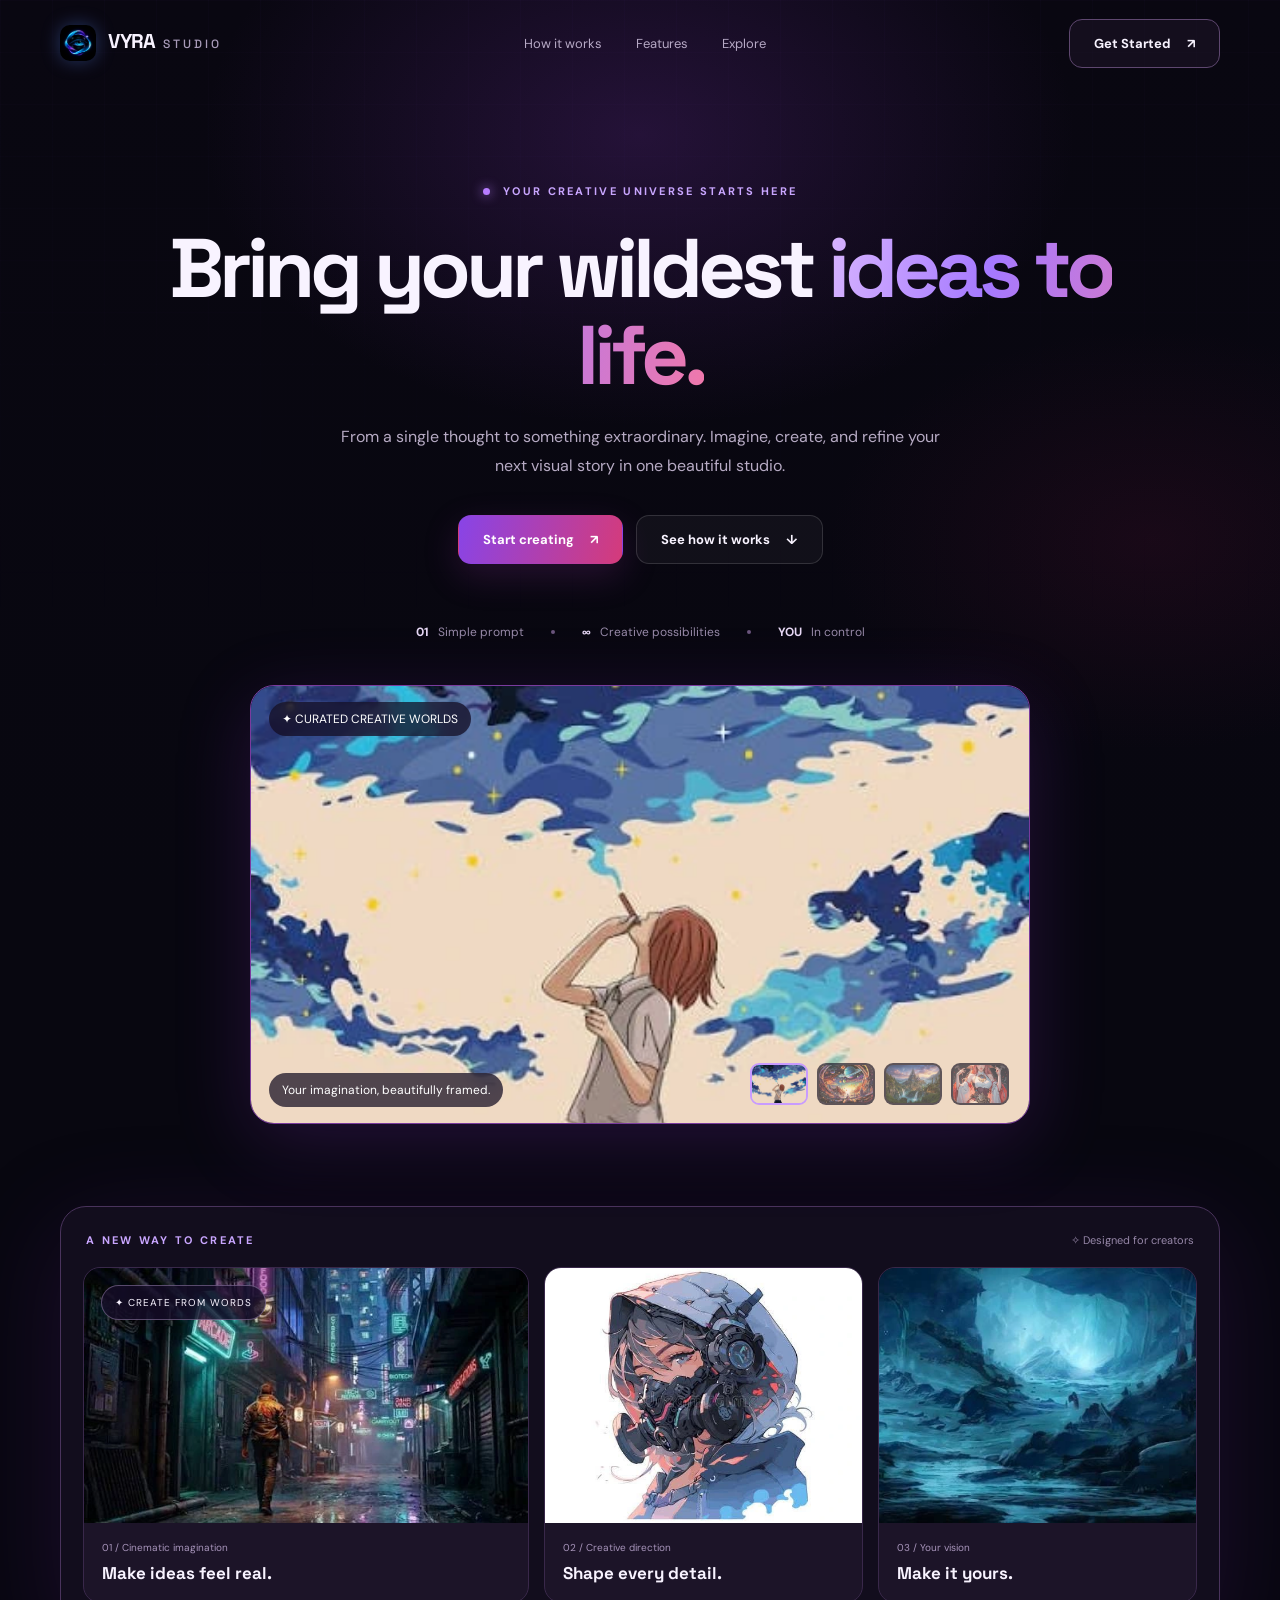
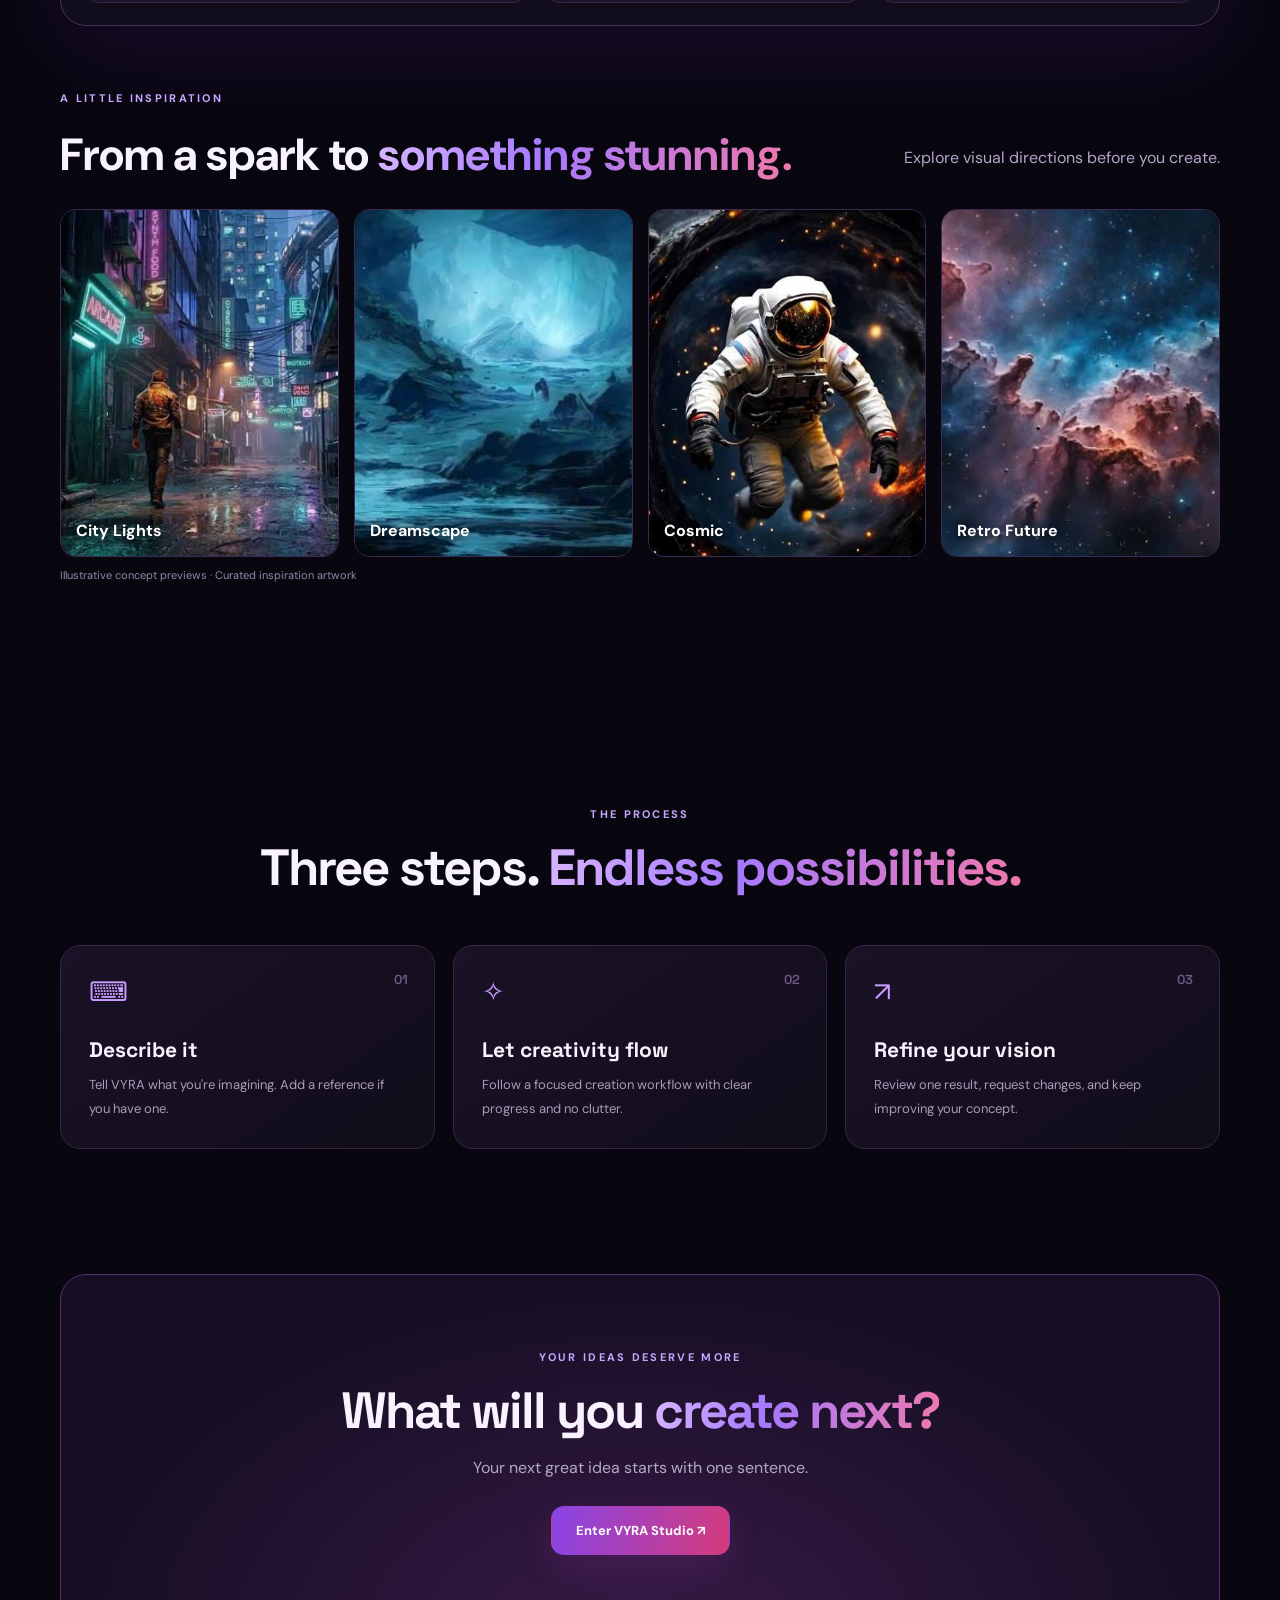
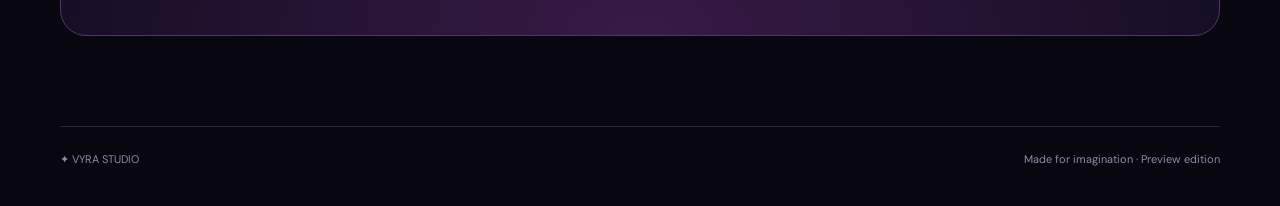
==== index.html @ b8fe859f "Add files via upload" ====
<!doctype html><html lang="en"><head><meta charset="utf-8"><meta name="viewport" content="width=device-width,initial-scale=1"><title>VYRA — Create beyond imagination</title><link rel="stylesheet" href="style.css"><link rel="icon" type="image/png" href="favicon.png"><link rel="apple-touch-icon" href="apple-touch-icon.png"></head><body class="landing"><div class="ambient"></div><header class="nav wrap"><a class="brand" href="index.html"><img class="brand-logo" src="assets/vyra-eye-logo.webp" alt="VYRA Studio logo"> VYRA<span class="brand-light">STUDIO</span></a><nav class="nav-links"><a href="#how">How it works</a><a href="#features">Features</a><a href="#showcase">Explore</a></nav><a class="btn btn-outline nav-cta" href="login.html">Get Started <span>↗</span></a></header><main><section class="hero wrap"><div class="eyebrow"><span class="pulse"></span> YOUR CREATIVE UNIVERSE STARTS HERE</div><h1>Bring your wildest <span class="gradient-text">ideas to life.</span></h1><p>From a single thought to something extraordinary. Imagine, create, and refine your next visual story in one beautiful studio.</p><div class="hero-actions"><a class="btn btn-primary" href="login.html">Start creating <span>↗</span></a><a class="btn btn-glass" href="#how">See how it works <span>↓</span></a></div><div class="hero-stats"><span><strong>01</strong> Simple prompt</span><i></i><span><strong>∞</strong> Creative possibilities</span><i></i><span><strong>YOU</strong> In control</span></div><div class="landing-video vyra-slideshow" data-images="gallery-03.webp,gallery-07.webp,gallery-14.webp,photo-4.webp"><img class="slide-main" src="assets/gallery-03.webp" alt="Creative inspiration slideshow"><span class="video-badge">✦ CURATED CREATIVE WORLDS</span><span class="video-caption">Your imagination, beautifully framed.</span><div class="slide-thumbs"></div></div></section><section class="showcase wrap" id="showcase"><div class="showcase-head"><span class="eyebrow">A NEW WAY TO CREATE</span><span class="tiny">✧ Designed for creators</span></div><div class="showcase-grid"><div class="showcase-feature"><div class="floating-chip">✦ CREATE FROM WORDS</div><img class="showcase-photo" src="assets/gallery-04.webp" alt="Neon cinematic sports car example"><div class="showcase-label"><span>01 / Cinematic imagination</span><strong>Make ideas feel real.</strong></div></div><div class="showcase-side"><img class="showcase-photo" src="assets/gallery-01.webp" alt="Purple cinematic anime character example"><div class="showcase-label"><span>02 / Creative direction</span><strong>Shape every detail.</strong></div></div><div class="showcase-side"><img class="showcase-photo" src="assets/gallery-12.webp" alt="Sunset fantasy landscape example"><div class="showcase-label"><span>03 / Your vision</span><strong>Make it yours.</strong></div></div></div></section><section class="wrap landing-gallery"><div class="section-kicker">A LITTLE INSPIRATION</div><div class="section-heading"><h2>From a spark to <span class="gradient-text">something stunning.</span></h2><p>Explore visual directions before you create.</p></div><div class="example-grid"><div class="example-card"><img src="assets/gallery-04.webp" alt="Original CITY LIGHTS concept artwork"><span>City Lights</span></div><div class="example-card"><img src="assets/gallery-12.webp" alt="Original DREAMSCAPE concept artwork"><span>Dreamscape</span></div><div class="example-card"><img src="assets/gallery-09.webp" alt="Original COSMIC concept artwork"><span>Cosmic</span></div><div class="example-card"><img src="assets/gallery-10.webp" alt="Original RETRO FUTURE concept artwork"><span>Retro Future</span></div></div><p class="tiny">Illustrative concept previews · Curated inspiration artwork</p></section><section class="section wrap" id="how"><div class="section-kicker">THE PROCESS</div><h2>Three steps. <span class="gradient-text">Endless possibilities.</span></h2><div class="steps"><article><span class="step-number">01</span><div class="step-icon">⌨</div><h3>Describe it</h3><p>Tell VYRA what you're imagining. Add a reference if you have one.</p></article><article><span class="step-number">02</span><div class="step-icon">✧</div><h3>Let creativity flow</h3><p>Follow a focused creation workflow with clear progress and no clutter.</p></article><article><span class="step-number">03</span><div class="step-icon">↗</div><h3>Refine your vision</h3><p>Review one result, request changes, and keep improving your concept.</p></article></div></section><section class="cta-section wrap" id="features"><div class="cta-glow"></div><div class="section-kicker">YOUR IDEAS DESERVE MORE</div><h2>What will you <span class="gradient-text">create next?</span></h2><p>Your next great idea starts with one sentence.</p><a class="btn btn-primary" href="login.html">Enter VYRA Studio ↗</a></section></main><footer class="wrap footer"><span>✦ VYRA STUDIO</span><span>Made for imagination · Preview edition</span></footer><script src="visuals.js"></script></body></html>
---- style.css ----
@import url('https://fonts.googleapis.com/css2?family=DM+Sans:wght@400;500;600;700&family=Space+Grotesk:wght@400;500;600;700&display=swap');:root{color-scheme:dark;--bg:#080710;--panel:#151020;--line:#30233f;--muted:#a89bb9;--white:#f8f3ff;--purple:#9251f5;--pink:#db427d}*{box-sizing:border-box}html{scroll-behavior:smooth}body{margin:0;background:var(--bg);color:var(--white);font-family:'DM Sans',sans-serif;min-height:100vh;overflow-x:hidden}a{color:inherit;text-decoration:none}button,input,textarea,select{font:inherit}button{cursor:pointer}.wrap{width:min(1160px,calc(100% - 48px));margin-inline:auto}.ambient{position:fixed;inset:0;pointer-events:none;z-index:-1;background:radial-gradient(ellipse 40% 38% at 50% 15%,#48206a70,transparent 85%),radial-gradient(ellipse 28% 26% at 90% 60%,#61133830,transparent 90%),linear-gradient(#090711,#080710)}.ambient:after{content:"";position:absolute;inset:0;background-image:linear-gradient(#a77cff08 1px,transparent 1px),linear-gradient(90deg,#a77cff08 1px,transparent 1px);background-size:52px 52px;mask-image:linear-gradient(#0009,transparent 75%)}.nav{height:86px;display:flex;align-items:center;justify-content:space-between;gap:22px}.brand{font-family:'Space Grotesk';font-size:20px;font-weight:700;letter-spacing:-.7px;white-space:nowrap}.brand-icon{color:#b47bff;font-size:26px;margin-right:5px}.brand-light{font-size:12px;font-weight:500;letter-spacing:3px;margin-left:7px;color:#a89bb9}.nav-links{display:flex;gap:34px;color:#b6a9c5;font-size:13px}.nav-links a:hover,.nav-links .selected{color:white}.btn{display:inline-flex;align-items:center;justify-content:center;gap:16px;border:1px solid transparent;border-radius:13px;padding:15px 24px;font-size:13px;font-weight:700;transition:transform .2s,box-shadow .2s,background .2s}.btn:hover{transform:translateY(-2px)}.btn-primary{background:linear-gradient(105deg,#8844e7,#d53b7a);color:white;box-shadow:0 12px 35px #9a35a735}.btn-primary:hover{box-shadow:0 14px 42px #a43dbd66}.btn-outline{border-color:#5e476f;background:#21172b80}.btn-glass{background:#ffffff0a;border-color:#ffffff23}.hero{text-align:center;padding:98px 0 82px}.eyebrow,.section-kicker{font-size:11px;font-weight:700;letter-spacing:2.3px;color:#c9a6ff}.pulse{display:inline-block;width:7px;height:7px;background:#b77dff;border-radius:50%;box-shadow:0 0 12px #b77dff;margin-right:8px}.hero h1{font:700 clamp(48px,6.5vw,88px)/1.05 'Space Grotesk';letter-spacing:-5px;max-width:980px;margin:27px auto 22px}.gradient-text{background:linear-gradient(100deg,#d8b5ff,#a579ff 40%,#f078aa);-webkit-background-clip:text;background-clip:text;color:transparent}.hero p{color:#b7abc4;max-width:600px;line-height:1.85;margin:0 auto;font-size:16px}.hero-actions{display:flex;justify-content:center;gap:13px;margin-top:34px}.hero-stats{display:flex;justify-content:center;gap:27px;align-items:center;margin-top:60px;color:#988aa8;font-size:12px}.hero-stats strong{color:#e7d8f5;margin-right:6px}.hero-stats i{width:4px;height:4px;border-radius:50%;background:#6b557d}.showcase{border:1px solid #49335c;border-radius:26px;background:#120d1d;padding:22px;box-shadow:0 24px 100px #4d1b7844}.showcase-head{display:flex;justify-content:space-between;padding:4px 3px 20px}.tiny{font-size:11px;color:#9687a8}.showcase-grid{display:grid;grid-template-columns:1.4fr 1fr 1fr;gap:15px}.showcase-feature,.showcase-side{position:relative;min-width:0;background:#1c1428;border:1px solid #39284a;border-radius:17px;overflow:hidden}.visual{height:230px;position:relative;overflow:hidden}.visual-city{background:radial-gradient(circle at 55% 45%,#b659db85,transparent 28%),linear-gradient(130deg,#080e2b,#261139 60%,#080d1d)}.visual-orb{position:absolute;width:210px;height:210px;border-radius:50%;top:5px;left:32%;background:radial-gradient(circle at 40% 35%,#ec93fc,#8143c2 35%,#1b124d 66%,#070c1c 73%);box-shadow:0 0 80px #b04dcb80}.cityline{position:absolute;bottom:0;left:0;right:0;height:70px;background:repeating-linear-gradient(90deg,#09091b 0 14px,#311e53 15px 18px,#0a091c 19px 33px);clip-path:polygon(0 50%,10% 50%,10% 25%,17% 25%,17% 65%,30% 65%,30% 0,42% 0,42% 60%,55% 60%,55% 30%,65% 30%,65% 65%,78% 65%,78% 15%,90% 15%,90% 55%,100% 55%,100% 100%,0 100%)}.visual-wave{background:radial-gradient(circle at 50% 48%,#6d2868,#1b1131 48%,#0a0a1a 80%)}.visual-wave:before,.visual-wave:after{content:"";position:absolute;inset:18px;border:1px solid #ba78ee55;border-radius:45% 55% 65% 35%;transform:rotate(28deg)}.visual-wave:after{inset:38px;transform:rotate(-35deg);border-color:#e451ad77}.wave-core{position:absolute;inset:0;display:grid;place-items:center;font-size:75px;color:#d2a2ff;text-shadow:0 0 55px #e76aff}.visual-grid{background:linear-gradient(135deg,#1c0c32,#3c184f,#0b1029);display:grid;place-items:center}.glass-shape{width:135px;height:135px;border-radius:27px;transform:rotate(-24deg);border:1px solid #e2b8ff88;background:linear-gradient(130deg,#e7a3ff6b,#6944e622,#f866ac4d);box-shadow:0 0 55px #b64ef866}.floating-chip{position:absolute;z-index:2;top:17px;left:17px;font-size:10px;letter-spacing:1px;padding:10px 13px;border:1px solid #e6c5ff55;border-radius:50px;background:#160d29c9}.showcase-label{padding:18px}.showcase-label span{display:block;font-size:10px;color:#a895bb;margin-bottom:8px}.showcase-label strong{font-family:'Space Grotesk';font-size:17px}.section{padding-top:125px;padding-bottom:125px;text-align:center}.section h2,.cta-section h2{font:700 clamp(32px,4vw,51px)/1.15 'Space Grotesk';letter-spacing:-2px;margin:18px 0 48px}.steps{display:grid;grid-template-columns:repeat(3,1fr);gap:18px;text-align:left}.steps article{position:relative;padding:28px;border:1px solid #362643;border-radius:20px;background:linear-gradient(145deg,#1a1226,#110d1a)}.step-number{position:absolute;right:26px;top:25px;color:#725a86;font:600 13px 'Space Grotesk'}.step-icon{font-size:27px;color:#c89cff;margin-bottom:27px}.steps h3{font:700 21px 'Space Grotesk';margin:0 0 10px}.steps p{font-size:13px;line-height:1.8;color:#a89bb9;margin:0}.cta-section{text-align:center;position:relative;overflow:hidden;padding:75px 20px 80px;border:1px solid #573268;border-radius:26px;background:radial-gradient(ellipse at 50% 100%,#7b328955,transparent 70%),#160e24;margin-bottom:90px}.cta-section h2{margin-bottom:12px}.cta-section p{color:#b5a8c3;margin-bottom:28px}.footer{padding:25px 0 40px;border-top:1px solid #30233f;display:flex;justify-content:space-between;font-size:11px;color:#9687a8}.auth-layout{min-height:calc(100vh - 105px);display:grid;grid-template-columns:1.1fr .9fr;gap:65px;align-items:center;padding-bottom:50px}.auth-art h1{font:700 clamp(38px,4.2vw,62px)/1.1 'Space Grotesk';letter-spacing:-3px;margin:25px 0}.auth-art p{color:#ac9dbb;line-height:1.8;max-width:450px}.art-sphere{height:300px;position:relative;display:grid;place-items:center}.art-core{height:155px;width:155px;border-radius:50%;display:grid;place-items:center;font-size:85px;color:#e5c2ff;background:radial-gradient(circle at 35% 25%,#e896ff,#703ac1 45%,#24105e 75%);box-shadow:0 0 80px #a24fe77a}.art-ring{position:absolute;border:1px solid #bd77ee88;border-radius:50%;width:340px;height:140px;transform:rotate(-30deg)}.ring-two{transform:rotate(35deg);border-color:#d04d9b66}.auth-caption{font-size:10px;letter-spacing:2px;color:#a987c6}.auth-card,.composer,.revision-card,.preview-card{border:1px solid #4b345d;background:linear-gradient(145deg,#201529ee,#110d1bee);border-radius:23px;padding:34px;box-shadow:0 20px 70px #0004}.tag{color:#cba6f9;font-size:10px;letter-spacing:2px;font-weight:700}.auth-card h2{font:700 33px 'Space Grotesk';margin:16px 0 6px}.auth-card p,.revision-card p{color:#ab9cb9;font-size:13px;line-height:1.7}.auth-tabs{display:flex;background:#0c0914;padding:5px;border-radius:12px;margin:26px 0}.auth-tabs button{flex:1;border:0;border-radius:9px;background:none;color:#aa9bb8;padding:12px}.auth-tabs button.active{background:#39224d;color:white}.auth-card form{display:flex;flex-direction:column;gap:10px}.auth-card label,.revision-card label{font-size:12px;color:#d7c9e4;margin-top:8px}input:not([type=checkbox]),textarea,select{width:100%;background:#0d0915;border:1px solid #44314f;border-radius:11px;padding:14px 15px;color:white;outline:none}input:focus,textarea:focus,select:focus{border-color:#b271e9}.full{width:100%;margin-top:12px}.form-error{min-height:18px;color:#ff8fae!important}.demo-notice{font-size:11px!important;color:#a78fb2!important;border-top:1px solid #3a2947;padding-top:16px;margin-top:18px}.back-link{font-size:12px;color:#bca7d2}.app-page .ambient{background:radial-gradient(ellipse 45% 40% at 50% 0%,#3d1c5b66,transparent 85%),#090710}.account{display:flex;align-items:center;gap:13px;color:#c9b5df;font-size:12px}.small-btn{border:1px solid #473452;border-radius:8px;background:#21172a;color:#e3d6ee;padding:9px 12px}.studio-main{max-width:920px;padding-top:75px;padding-bottom:110px;text-align:center}.studio-main h1,.result-heading h1{font:700 clamp(36px,4.5vw,57px)/1.1 'Space Grotesk';letter-spacing:-2.6px;margin:17px 0}.studio-intro{color:#ac9ebd;margin-bottom:37px}.composer{text-align:left;padding:23px}.composer-top,.composer-bottom{display:flex;justify-content:space-between;align-items:center;gap:15px}.composer-top{font-size:11px;font-weight:700;color:#d4b8f2;letter-spacing:1px}.composer textarea{height:160px;resize:vertical;background:transparent;border:0;font-size:16px;line-height:1.7;margin:10px 0;padding:14px 2px}.composer textarea:focus{border:0}.composer-bottom{border-top:1px solid #453052;padding-top:17px}.attach{border:1px solid #5c426e;padding:12px 14px;border-radius:11px;font-size:12px;cursor:pointer}.advanced{text-align:left;margin-top:20px;border:1px solid #3c2a4b;border-radius:15px;background:#140e20;padding:18px 22px}.advanced summary{cursor:pointer;font-size:13px;font-weight:700}.advanced summary span{float:right;color:#9885ac;font-weight:400}.prefs{display:grid;grid-template-columns:repeat(3,1fr);gap:15px;margin-top:22px}.prefs label{font-size:12px;color:#bcaaca}.prefs select{margin-top:8px}.prefs .checkline{grid-column:1/-1;display:flex;align-items:center;gap:10px}.inspiration{margin-top:70px;text-align:left}.inspiration-heading{display:flex;align-items:center;justify-content:space-between}.inspiration-heading h2{font:700 23px 'Space Grotesk'}.inspiration-heading span{font-size:12px;color:#9685aa}.inspiration-grid{display:grid;grid-template-columns:repeat(3,1fr);gap:14px}.inspiration-grid button{text-align:left;background:linear-gradient(145deg,#23152e,#140e1e);border:1px solid #483252;border-radius:16px;color:white;padding:22px;transition:transform .2s}.inspiration-grid button:hover{transform:translateY(-3px)}.mini-icon{display:block;color:#d1a5fa;font-size:27px;margin-bottom:25px}.inspiration-grid strong,.inspiration-grid small{display:block}.inspiration-grid small{color:#a38fb5;margin-top:7px}.loading-overlay{position:fixed;inset:0;z-index:10;background:#090710f5;display:flex;flex-direction:column;justify-content:center;align-items:center;text-align:center;padding:25px}.loading-overlay[hidden]{display:none}.loading-symbol{font-size:100px;color:#c387ff;text-shadow:0 0 80px #9b48eb;animation:glow 2s ease-in-out infinite alternate}.loading-overlay h2{font:700 35px 'Space Grotesk';margin:16px}.loading-overlay p{color:#b7a4c9}.loading-bar{height:5px;width:min(300px,80vw);background:#30203f;border-radius:8px;overflow:hidden;margin:20px}.loading-bar div{height:100%;width:0;background:linear-gradient(90deg,#8c4bed,#e14c8e);animation:progress 3.8s ease-in-out forwards}@keyframes glow{to{transform:scale(1.1);text-shadow:0 0 120px #d85af4}}@keyframes progress{to{width:100%}}.result-main{padding:45px 0 100px}.result-heading{display:flex;align-items:end;justify-content:space-between;margin:32px 0}.status-pill{border:1px solid #73518a;background:#2b1b3b;color:#d7b4f6;border-radius:50px;padding:10px 15px;font-size:12px}.result-layout{display:grid;grid-template-columns:1.35fr .85fr;gap:22px}.preview-card{padding:15px}.preview-art{height:350px;border-radius:16px;background:radial-gradient(circle at 50% 45%,#5e2679,#1c1236 35%,#0b1020 72%);position:relative;overflow:hidden;display:grid;place-items:center}.preview-art:before{content:"";position:absolute;inset:0;background-image:linear-gradient(#cda5ff0d 1px,transparent 1px),linear-gradient(90deg,#cda5ff0d 1px,transparent 1px);background-size:36px 36px}.preview-halo{position:absolute;width:220px;height:220px;border:1px solid #d17bff88;border-radius:50%;box-shadow:0 0 90px #ac46df88}.preview-center{font-size:85px;color:#dbb3ff;text-align:center;text-shadow:0 0 50px #b155ed}.preview-center span{display:block;font-size:10px;letter-spacing:2px;text-shadow:none;color:#baa3ce}.preview-bottom{display:flex;justify-content:space-between;color:#a797b6;font-size:10px;padding:18px 8px;border-bottom:1px solid #42304c}.concept-body{padding:8px 10px 14px}.concept-body h3{font:700 17px 'Space Grotesk';margin-top:22px}.concept-body p{color:#b4a6c1;font-size:13px;line-height:1.8;white-space:pre-wrap}.revision-card h2{font:700 29px 'Space Grotesk';margin:18px 0 4px}.revision-card textarea{height:130px;resize:vertical;margin-top:9px}.revision-card form{display:flex;flex-direction:column;margin:25px 0 10px}.history-box{border-top:1px solid #473452;margin-top:28px;padding-top:18px;font-size:12px}.history-box div{margin-top:12px;color:#ab9aba;line-height:1.8}.history-box span{display:block}.revision-card .btn-outline{margin-top:12px}@media(max-width:850px){.nav-links{display:none}.showcase-grid{grid-template-columns:1fr 1fr}.showcase-feature{grid-column:1/-1}.auth-layout{grid-template-columns:1fr;gap:25px}.auth-art{text-align:center;padding-top:30px}.auth-art p{margin:auto}.art-sphere{height:170px}.art-core{height:90px;width:90px;font-size:50px}.art-ring{width:200px;height:90px}.auth-caption{display:none}.result-layout{grid-template-columns:1fr}.result-heading{align-items:start;gap:15px}}@media(max-width:600px){.wrap{width:min(100% - 28px,1160px)}.nav{height:70px}.brand{font-size:17px}.brand-light{font-size:9px;letter-spacing:1.5px}.nav-cta{padding:10px 12px;font-size:11px}.hero{padding:78px 0 55px}.hero h1{letter-spacing:-2.5px;font-size:48px}.hero p{font-size:14px}.hero-actions{flex-wrap:wrap}.hero-stats{gap:12px;font-size:9px;margin-top:42px}.showcase{padding:12px}.showcase-grid{gap:10px}.visual{height:150px}.showcase-label{padding:12px}.showcase-label strong{font-size:13px}.showcase-label span{font-size:9px}.section{padding:80px 0}.section h2,.cta-section h2{letter-spacing:-1px}.steps,.inspiration-grid{grid-template-columns:1fr}.footer{gap:10px}.auth-card,.revision-card{padding:22px}.auth-art h1{font-size:40px}.studio-main{padding-top:65px}.studio-main h1,.result-heading h1{font-size:38px}.composer-bottom{flex-wrap:wrap}.composer-bottom .btn{width:100%}.prefs{grid-template-columns:1fr}.result-heading{flex-direction:column}.preview-art{height:260px}.account{gap:6px}.account span{max-width:90px;overflow:hidden;text-overflow:ellipsis}.small-btn{padding:7px}.preview-bottom{flex-direction:column;gap:5px}}

/* V4.2 creator hub */
.dashboard-main,.guide-main{padding-top:65px;padding-bottom:100px}.dashboard-hero{display:grid;grid-template-columns:1.4fr .8fr;align-items:center;min-height:360px;padding:48px;border:1px solid #4d2d64;border-radius:28px;background:radial-gradient(circle at 85% 30%,#4b246a99,transparent 46%),linear-gradient(120deg,#151020,#0c0a12);overflow:hidden;margin-bottom:54px}.dashboard-hero h1,.guide-main h1{font-size:clamp(35px,5vw,66px);line-height:1.07;letter-spacing:-.05em;margin:16px 0}.dashboard-hero p,.guide-lead{max-width:530px;color:#b7a9c7;line-height:1.7;margin-bottom:24px}.dashboard-hero-art{height:270px;display:grid;place-items:center}.hero-glass{height:210px;width:210px;border-radius:40px;background:linear-gradient(135deg,#9c3deb55,#ff3f7d22);border:1px solid #bb6bff55;box-shadow:0 0 95px #9d42ed55,inset 0 0 50px #b657e633;display:flex;align-items:center;justify-content:center;flex-direction:column;font-size:95px;color:#d8adff;transform:rotate(-9deg)}.hero-glass small{font-size:9px;letter-spacing:.2em;color:#e4c9ff}.tool-grid{display:grid;grid-template-columns:repeat(4,minmax(0,1fr));gap:16px;margin:22px 0 88px}.tool-card{color:inherit;text-decoration:none;border:1px solid #3c2b4e;border-radius:19px;background:#17111f;overflow:hidden;transition:transform .2s,border-color .2s}.tool-card:hover{transform:translateY(-6px);border-color:#a457dd}.tool-art{height:170px;overflow:hidden}.tool-art img{width:100%;height:100%;object-fit:cover}.tool-info{padding:20px}.tool-info h3{font-size:19px;margin:12px 0 8px;color:white}.tool-info p{color:#b7a9c7;line-height:1.5;font-size:13px;min-height:40px}.tool-icon{background:#572d77;color:#ead2ff;padding:7px 10px;border-radius:9px}.tool-arrow{display:inline-block;margin-top:16px;font-size:13px;color:#e1b8ff}.examples-block,.landing-gallery{margin-bottom:100px}.section-heading{display:flex;justify-content:space-between;align-items:end;gap:20px;margin:20px 0 25px}.section-heading h2{font-size:clamp(28px,4vw,45px);margin:0}.section-heading p{color:#b5a5c5}.example-grid{display:grid;grid-template-columns:repeat(4,minmax(0,1fr));gap:15px}.example-card{position:relative;border-radius:16px;overflow:hidden;border:1px solid #3d2a51;background:#1b1029}.example-card img{width:100%;display:block;aspect-ratio:4/5;object-fit:cover;transition:transform .3s}.example-card:hover img{transform:scale(1.04)}.example-card span{position:absolute;bottom:15px;left:15px;color:white;font-weight:700;text-shadow:0 2px 10px black}.landing-gallery{padding-top:65px}.guide-banner{background:radial-gradient(circle at 85% 40%,#8132a655,transparent 45%),#1a1227;border:1px solid #543468;border-radius:24px;padding:30px 40px;display:flex;justify-content:space-between;align-items:center;margin:35px 0 50px}.guide-banner strong{font-size:11px;color:#cf91ff;letter-spacing:.14em}.guide-banner h2{margin:10px 0}.guide-banner p{color:#b9a9c9}.guide-banner>span{font-size:90px;color:#b778f0}.guide-layout{display:grid;grid-template-columns:230px 1fr;gap:42px}.guide-sidebar{align-self:start;position:sticky;top:25px;display:flex;flex-direction:column;gap:18px;padding:22px;background:#1a1424;border:1px solid #392a49;border-radius:16px}.guide-sidebar h3{margin:0 0 8px}.guide-sidebar a:not(.btn){color:#c8b4dd;text-decoration:none}.guide-sidebar .btn{font-size:12px}.guide-steps{display:grid;gap:12px;margin:22px 0 65px}.guide-step{display:flex;gap:20px;padding:23px;background:#1a1424;border:1px solid #372946;border-radius:16px}.guide-number{flex-shrink:0;display:grid;place-items:center;width:46px;height:46px;border-radius:12px;background:#4d286d;color:#efccff;font-weight:800}.guide-step h3{margin:0 0 7px}.guide-step p,.guide-tools p,.guide-section details p{margin:0;color:#b6a6c8;line-height:1.65}.guide-section{margin-bottom:60px}.guide-tools{display:grid;grid-template-columns:repeat(3,1fr);gap:14px}.guide-tools article{background:#1a1424;border:1px solid #372946;border-radius:15px;padding:20px}.guide-tools a{display:inline-block;margin-top:20px;color:#dca6ff}.guide-section details{padding:20px;border-bottom:1px solid #3d2d4c}.guide-section summary{cursor:pointer;font-weight:600}.guide-section details p{margin-top:12px}@media(max-width:900px){.tool-grid,.example-grid{grid-template-columns:repeat(2,1fr)}.dashboard-hero{grid-template-columns:1fr}.dashboard-hero-art{display:none}.guide-layout{grid-template-columns:1fr}.guide-sidebar{position:static}.guide-tools{grid-template-columns:1fr}}@media(max-width:540px){.dashboard-hero{padding:25px;min-height:280px}.tool-grid{gap:10px}.tool-art{height:130px}.tool-info{padding:13px}.tool-info h3{font-size:15px}.tool-info p{font-size:12px}.guide-banner{padding:20px}.guide-banner>span{display:none}.guide-main,.dashboard-main{padding-top:32px}.example-grid{gap:9px}}

/* V5: polished media-driven frontend */
.landing-video{position:relative;max-width:780px;margin:45px auto 0;border:1px solid #7a3b9e;border-radius:24px;overflow:hidden;box-shadow:0 18px 75px #8b35cc36;background:#150b25;aspect-ratio:16/9}
.landing-video video{width:100%;height:100%;display:block;object-fit:cover}
.video-badge,.video-caption{position:absolute;left:18px;color:#fff;background:#120c21b8;padding:9px 13px;border-radius:100px;font-size:12px;backdrop-filter:blur(8px)}.video-badge{top:16px}.video-caption{bottom:16px}
.showcase-photo{width:100%;height:255px;object-fit:cover;display:block}.showcase-feature,.showcase-side{overflow:hidden}
.dashboard-art-img{width:240px;height:160px;object-fit:cover;border-radius:24px;box-shadow:0 0 65px #933ce144}.dashboard-hero{align-items:center}
.generator-main{padding-top:40px;padding-bottom:80px}.generator-head{display:flex;justify-content:space-between;align-items:center;gap:20px;margin:30px 0}.generator-head h1{font-size:clamp(2.2rem,5vw,4.5rem);margin:10px 0}.generator-head p{color:#b9aac7}.generator-head img{width:260px;height:150px;object-fit:cover;border-radius:18px;border:1px solid #58316c}
.prompt-examples{display:grid;grid-template-columns:repeat(4,minmax(0,1fr));gap:13px}.example-prompt{border:1px solid #533568;border-radius:16px;overflow:hidden;background:#1c1128;color:#fff;text-align:left;cursor:pointer;padding:0}.example-prompt img{width:100%;height:120px;object-fit:cover;display:block}.example-prompt span{display:block;padding:12px;font-weight:650}.example-prompt:hover,.tool-card:hover{border-color:#d164e7;transform:translateY(-3px)}
.editor-main{padding:28px 0 60px;max-width:1600px}.editor-top{display:flex;align-items:center;justify-content:space-between;gap:20px;margin-bottom:22px}.editor-top h1{font-size:2.3rem;margin:8px 0}.editor-top p{color:#b9aac7;margin:0}.editor-top-actions{display:flex;align-items:center;gap:15px}.editor-shell{display:grid;grid-template-columns:115px minmax(190px,260px) minmax(280px,1fr) minmax(200px,260px);grid-template-rows:minmax(350px,auto) 210px;border:1px solid #653781;border-radius:22px;overflow:hidden;background:#130b20;box-shadow:0 20px 70px #551b8b36}.editor-shell>section,.editor-shell>aside{min-width:0;border-right:1px solid #3b254b}.editor-rail{padding:13px 8px;grid-row:1/3}.rail-item{display:flex;flex-direction:column;align-items:center;gap:6px;width:100%;padding:12px 4px;border:0;background:transparent;color:#d8c5e5;cursor:pointer;border-radius:12px}.rail-item.active,.rail-item:hover{background:#6a3294}.rail-item span{font-size:11px}.editor-library{padding:18px 12px}.editor-panel-title{font-weight:750;margin-bottom:20px}.import-btn{display:block;text-align:center;cursor:pointer;padding:12px!important}.media-list{margin-top:18px;padding:16px 10px;border:1px dashed #614274;border-radius:12px;word-break:break-word;color:#e2c4ff;font-size:13px}.empty-media{color:#9b8aa9}.editor-preview{padding:16px;display:flex;flex-direction:column;justify-content:center}.preview-stage{position:relative;aspect-ratio:16/9;background:#050309;border:1px solid #573b6c;border-radius:14px;overflow:hidden}.preview-stage video{width:100%;height:100%;object-fit:contain}.preview-placeholder{position:absolute;inset:0;display:grid;place-items:center;color:white;text-shadow:0 2px 8px #000}.preview-placeholder img{position:absolute;width:100%;height:100%;object-fit:cover;opacity:.72}.preview-placeholder span{z-index:1;padding:10px 18px;border-radius:25px;background:#140a24b9}.editor-transport{display:flex;justify-content:space-between;align-items:center;gap:10px;padding-top:13px;color:#bcb0ca;font-size:12px}.editor-transport button,.inspector-tab{background:#2a173c;border:1px solid #4a2b60;color:#fff;border-radius:8px;padding:9px;cursor:pointer}.editor-inspector{padding:14px}.inspector-tabs{display:flex;gap:5px;margin-bottom:20px}.inspector-tab{font-size:11px}.inspector-tab.active{background:#833ac3}.editor-inspector label{display:block;font-size:12px;color:#cbbbd7;margin:14px 0}.editor-inspector input,.editor-inspector select{display:block;width:100%;padding:9px;margin-top:7px;border-radius:8px;background:#1e122c;color:white;border:1px solid #5b3c70}.editor-inspector h3{margin:0 0 15px}.editor-timeline{grid-column:2/5;padding:14px;border-top:1px solid #503362}.timeline-toolbar{display:flex;justify-content:space-between;align-items:center}.timeline-ruler{display:flex;justify-content:space-between;color:#9789a4;font-size:11px;padding:15px 5px 7px}.timeline-track{display:grid;grid-template-columns:35px 1fr;align-items:center;gap:8px;margin:6px 0;color:#a89db5;font-size:12px}.timeline-content{padding:9px 12px;border:1px solid #a359d5;border-radius:7px;background:linear-gradient(90deg,#512477,#8a379b);color:white;overflow:hidden;text-overflow:ellipsis;white-space:nowrap}.timeline-content.muted{background:#281935;border-color:#4b2a60;color:#9d8aa8}.editor-note{font-size:12px;color:#ab9dbb;margin-top:14px}
@media(max-width:1100px){.editor-shell{grid-template-columns:90px 180px minmax(250px,1fr);grid-template-rows:auto auto auto}.editor-inspector{grid-column:2/4}.editor-timeline{grid-column:2/4}.editor-rail{grid-row:1/4}.prompt-examples{grid-template-columns:repeat(2,1fr)}}
@media(max-width:700px){.generator-head img,.dashboard-art-img{display:none}.editor-shell{display:block}.editor-rail{display:flex;overflow:auto}.rail-item{min-width:90px}.editor-top,.editor-top-actions{flex-wrap:wrap}.editor-preview{min-height:250px}.prompt-examples{grid-template-columns:repeat(2,1fr)}.showcase-photo{height:175px}}

/* VYRA launch refinements */
.vyra-slideshow{position:relative;overflow:hidden}.vyra-slideshow .slide-main{width:100%;height:100%;object-fit:cover;object-position:center;transition:opacity .55s ease,transform .7s ease}.vyra-slideshow .slide-main.changing{opacity:.15;transform:scale(1.035)}.landing-video{min-height:390px}.landing-video .slide-main{position:absolute;inset:0}.slide-thumbs{position:absolute;right:20px;bottom:18px;display:flex;gap:9px;z-index:4}.slide-thumbs button{width:58px;height:42px;border:2px solid transparent;background:#120e20;border-radius:9px;padding:0;overflow:hidden;opacity:.65;cursor:pointer}.slide-thumbs button.active{border-color:#c89bff;opacity:1}.slide-thumbs img{width:100%;height:100%;object-fit:cover}.dashboard-slideshow{height:100%;min-height:230px;border-radius:20px}.dashboard-slideshow .slide-main{position:absolute;inset:0}.tool-art video{width:100%;height:100%;object-fit:cover;display:block}.showcase-photo,.example-card img,.tool-art img{object-fit:cover;object-position:center}.generator-main textarea#prompt{min-height:104px;height:104px;resize:none;overflow:hidden}.integration-note{margin:14px 0;padding:13px 16px;border:1px solid #7a4c97;border-radius:12px;background:rgba(114,64,143,.14);font-size:13px;color:#d9c6ed}

.vyra-motion-gallery{display:grid;grid-template-columns:repeat(2,minmax(0,1fr));gap:16px;margin:20px 0}.vyra-motion-gallery video{width:100%;aspect-ratio:16/9;object-fit:cover;border-radius:16px;border:1px solid #50356d;background:#080612}@media(max-width:640px){.vyra-motion-gallery{grid-template-columns:1fr}}

/* VYRA updated brand identity */
.brand-logo{width:36px;height:36px;object-fit:contain;vertical-align:middle;border-radius:10px;margin-right:8px;filter:drop-shadow(0 0 9px #5b8aff55)}
.auth-logo{width:min(280px,85%);height:280px;object-fit:contain;filter:drop-shadow(0 0 35px #466aff55)}
@media(max-width:600px){.brand-logo{width:29px;height:29px;margin-right:5px}.auth-logo{height:160px}}
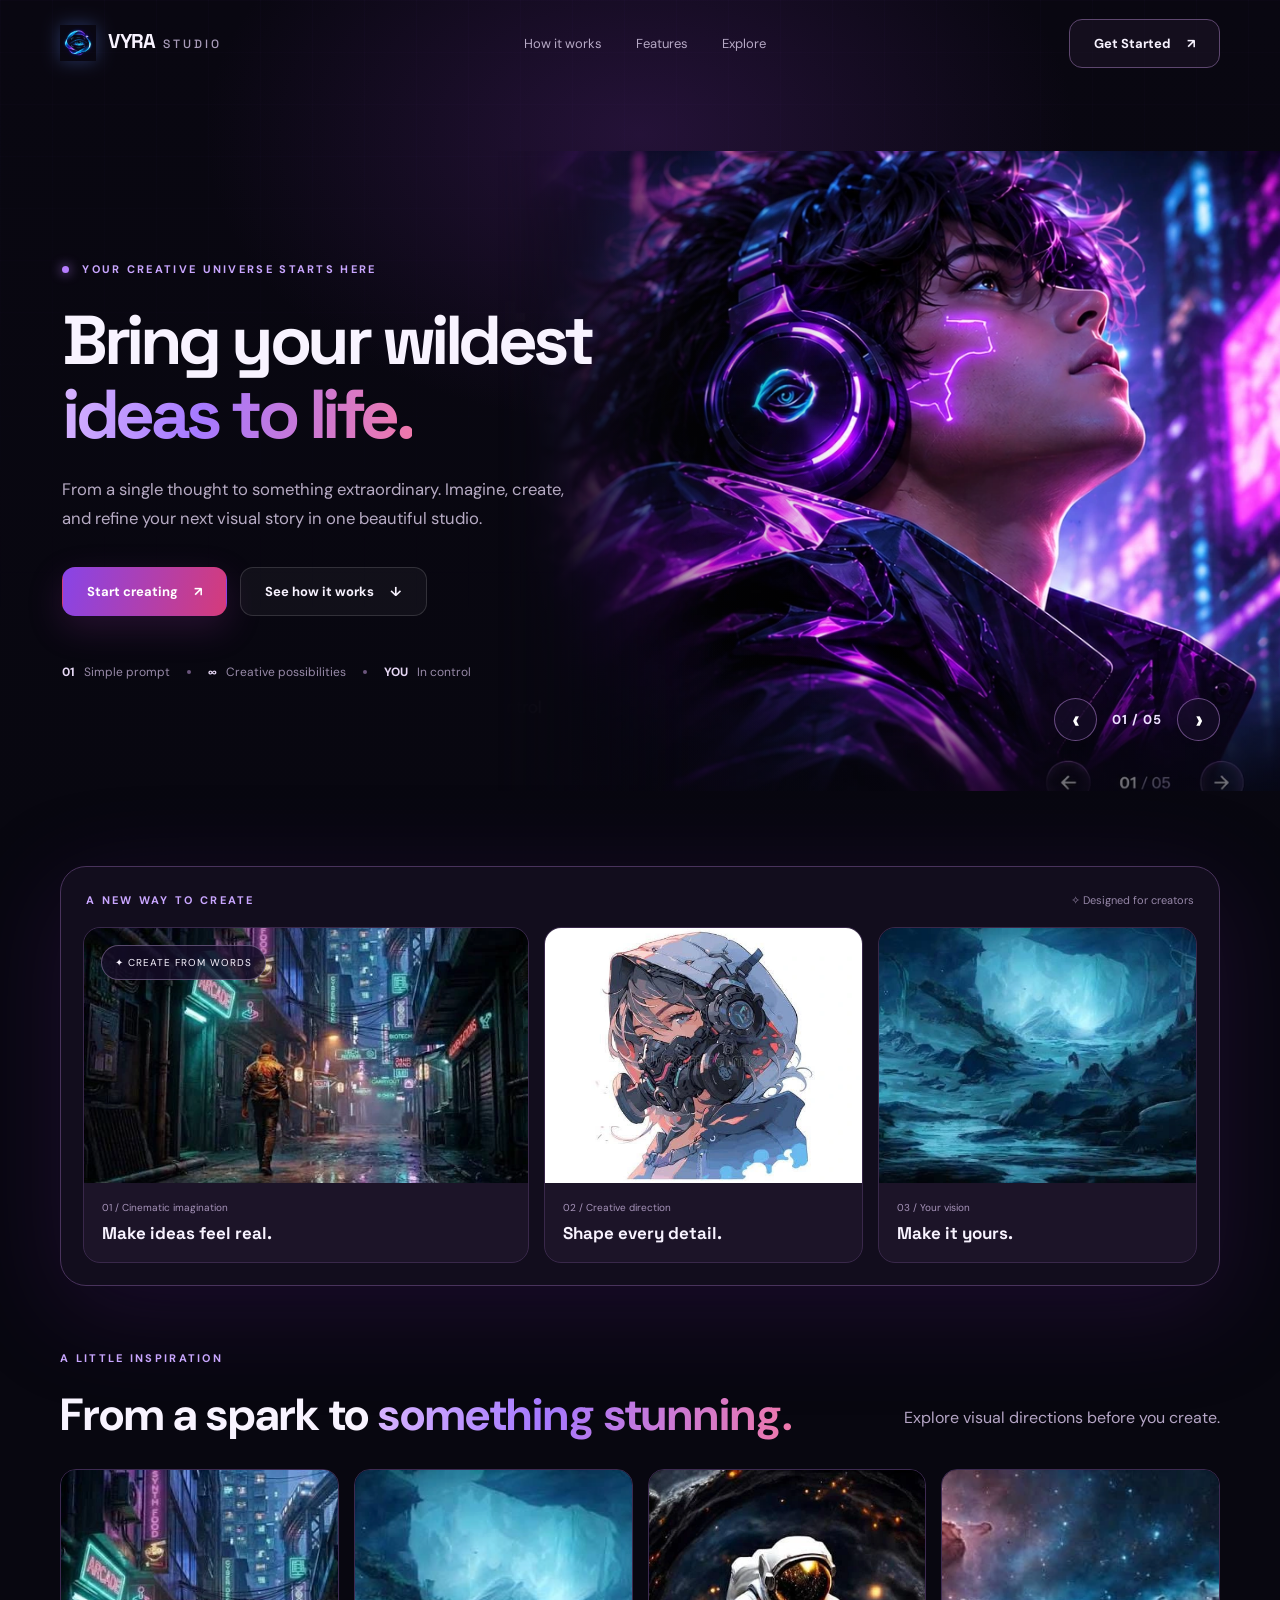
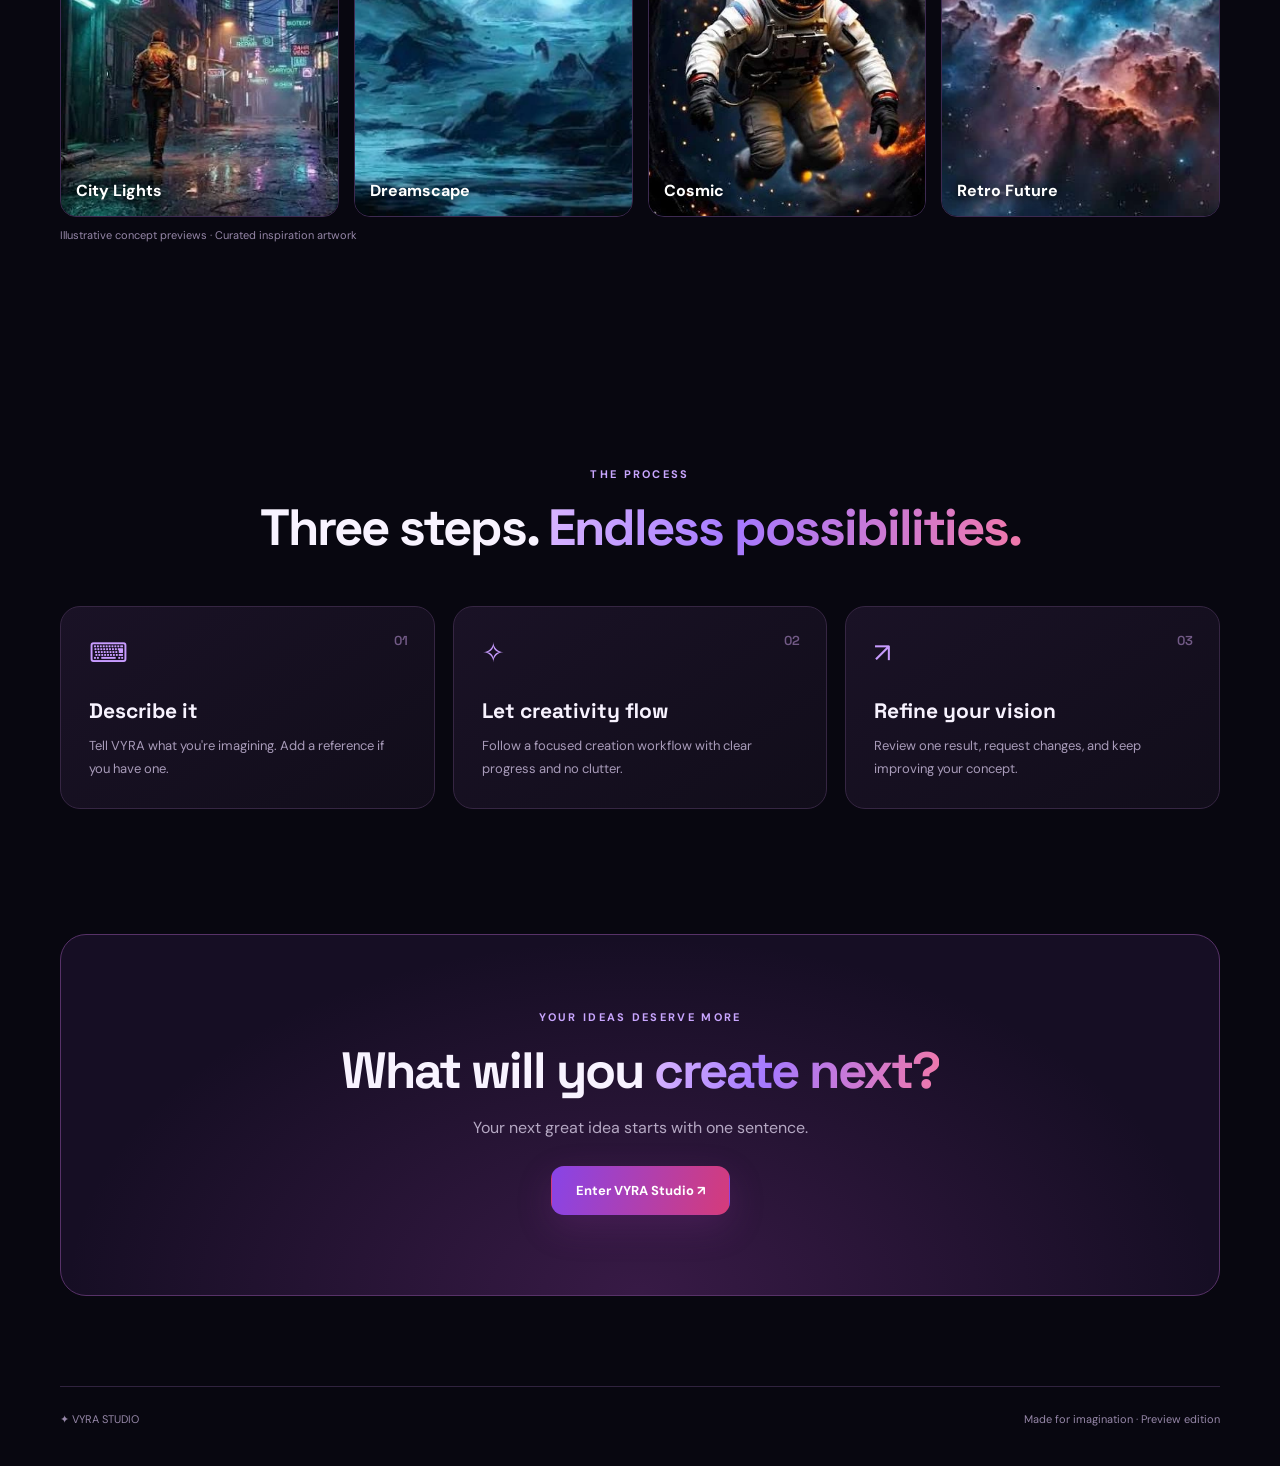
==== commit d50110d0: "Add files via upload" ====
--- a/index.html
+++ b/index.html
@@ -1 +1 @@
-<!doctype html><html lang="en"><head><meta charset="utf-8"><meta name="viewport" content="width=device-width,initial-scale=1"><title>VYRA — Create beyond imagination</title><link rel="stylesheet" href="style.css"><link rel="icon" type="image/png" href="favicon.png"><link rel="apple-touch-icon" href="apple-touch-icon.png"></head><body class="landing"><div class="ambient"></div><header class="nav wrap"><a class="brand" href="index.html"><img class="brand-logo" src="assets/vyra-eye-logo.webp" alt="VYRA Studio logo"> VYRA<span class="brand-light">STUDIO</span></a><nav class="nav-links"><a href="#how">How it works</a><a href="#features">Features</a><a href="#showcase">Explore</a></nav><a class="btn btn-outline nav-cta" href="login.html">Get Started <span>↗</span></a></header><main><section class="hero wrap"><div class="eyebrow"><span class="pulse"></span> YOUR CREATIVE UNIVERSE STARTS HERE</div><h1>Bring your wildest <span class="gradient-text">ideas to life.</span></h1><p>From a single thought to something extraordinary. Imagine, create, and refine your next visual story in one beautiful studio.</p><div class="hero-actions"><a class="btn btn-primary" href="login.html">Start creating <span>↗</span></a><a class="btn btn-glass" href="#how">See how it works <span>↓</span></a></div><div class="hero-stats"><span><strong>01</strong> Simple prompt</span><i></i><span><strong>∞</strong> Creative possibilities</span><i></i><span><strong>YOU</strong> In control</span></div><div class="landing-video vyra-slideshow" data-images="gallery-03.webp,gallery-07.webp,gallery-14.webp,photo-4.webp"><img class="slide-main" src="assets/gallery-03.webp" alt="Creative inspiration slideshow"><span class="video-badge">✦ CURATED CREATIVE WORLDS</span><span class="video-caption">Your imagination, beautifully framed.</span><div class="slide-thumbs"></div></div></section><section class="showcase wrap" id="showcase"><div class="showcase-head"><span class="eyebrow">A NEW WAY TO CREATE</span><span class="tiny">✧ Designed for creators</span></div><div class="showcase-grid"><div class="showcase-feature"><div class="floating-chip">✦ CREATE FROM WORDS</div><img class="showcase-photo" src="assets/gallery-04.webp" alt="Neon cinematic sports car example"><div class="showcase-label"><span>01 / Cinematic imagination</span><strong>Make ideas feel real.</strong></div></div><div class="showcase-side"><img class="showcase-photo" src="assets/gallery-01.webp" alt="Purple cinematic anime character example"><div class="showcase-label"><span>02 / Creative direction</span><strong>Shape every detail.</strong></div></div><div class="showcase-side"><img class="showcase-photo" src="assets/gallery-12.webp" alt="Sunset fantasy landscape example"><div class="showcase-label"><span>03 / Your vision</span><strong>Make it yours.</strong></div></div></div></section><section class="wrap landing-gallery"><div class="section-kicker">A LITTLE INSPIRATION</div><div class="section-heading"><h2>From a spark to <span class="gradient-text">something stunning.</span></h2><p>Explore visual directions before you create.</p></div><div class="example-grid"><div class="example-card"><img src="assets/gallery-04.webp" alt="Original CITY LIGHTS concept artwork"><span>City Lights</span></div><div class="example-card"><img src="assets/gallery-12.webp" alt="Original DREAMSCAPE concept artwork"><span>Dreamscape</span></div><div class="example-card"><img src="assets/gallery-09.webp" alt="Original COSMIC concept artwork"><span>Cosmic</span></div><div class="example-card"><img src="assets/gallery-10.webp" alt="Original RETRO FUTURE concept artwork"><span>Retro Future</span></div></div><p class="tiny">Illustrative concept previews · Curated inspiration artwork</p></section><section class="section wrap" id="how"><div class="section-kicker">THE PROCESS</div><h2>Three steps. <span class="gradient-text">Endless possibilities.</span></h2><div class="steps"><article><span class="step-number">01</span><div class="step-icon">⌨</div><h3>Describe it</h3><p>Tell VYRA what you're imagining. Add a reference if you have one.</p></article><article><span class="step-number">02</span><div class="step-icon">✧</div><h3>Let creativity flow</h3><p>Follow a focused creation workflow with clear progress and no clutter.</p></article><article><span class="step-number">03</span><div class="step-icon">↗</div><h3>Refine your vision</h3><p>Review one result, request changes, and keep improving your concept.</p></article></div></section><section class="cta-section wrap" id="features"><div class="cta-glow"></div><div class="section-kicker">YOUR IDEAS DESERVE MORE</div><h2>What will you <span class="gradient-text">create next?</span></h2><p>Your next great idea starts with one sentence.</p><a class="btn btn-primary" href="login.html">Enter VYRA Studio ↗</a></section></main><footer class="wrap footer"><span>✦ VYRA STUDIO</span><span>Made for imagination · Preview edition</span></footer><script src="visuals.js"></script></body></html>
+<!doctype html><html lang="en"><head><meta charset="utf-8"><meta name="viewport" content="width=device-width,initial-scale=1"><title>VYRA — Create beyond imagination</title><link rel="stylesheet" href="style.css"><link rel="icon" type="image/png" href="favicon.png"><link rel="apple-touch-icon" href="apple-touch-icon.png"></head><body class="landing"><div class="ambient"></div><header class="nav wrap"><a class="brand" href="index.html"><img class="brand-logo" src="assets/vyra-eye-brand.webp" alt="VYRA Studio logo"> VYRA<span class="brand-light">STUDIO</span></a><nav class="nav-links"><a href="#how">How it works</a><a href="#features">Features</a><a href="#showcase">Explore</a></nav><a class="btn btn-outline nav-cta" href="login.html">Get Started <span>↗</span></a></header><main><section class="hero wrap hero-split" aria-label="VYRA Studio introduction"><div class="hero-copy"><div class="eyebrow"><span class="pulse"></span> YOUR CREATIVE UNIVERSE STARTS HERE</div><h1>Bring your wildest <span class="gradient-text">ideas to life.</span></h1><p>From a single thought to something extraordinary. Imagine, create, and refine your next visual story in one beautiful studio.</p><div class="hero-actions"><a class="btn btn-primary" href="login.html">Start creating <span>↗</span></a><a class="btn btn-glass" href="#how">See how it works <span>↓</span></a></div><div class="hero-stats"><span><strong>01</strong> Simple prompt</span><i></i><span><strong>∞</strong> Creative possibilities</span><i></i><span><strong>YOU</strong> In control</span></div></div><div class="hero-visual vyra-slideshow" data-images="hero-cyberpunk.webp,enhanced-gallery-03.webp,enhanced-gallery-07.webp,enhanced-gallery-14.webp,enhanced-photo-4.webp"><img class="slide-main" src="assets/hero-cyberpunk.webp" alt="Rotating cinematic artwork" fetchpriority="high"><div class="hero-visual-gradient"></div><div class="hero-slide-controls"><button type="button" class="hero-prev" aria-label="Previous image">‹</button><span class="hero-slide-counter" aria-live="off">01 / 05</span><button type="button" class="hero-next" aria-label="Next image">›</button></div></div></section><section class="showcase wrap" id="showcase"><div class="showcase-head"><span class="eyebrow">A NEW WAY TO CREATE</span><span class="tiny">✧ Designed for creators</span></div><div class="showcase-grid"><div class="showcase-feature"><div class="floating-chip">✦ CREATE FROM WORDS</div><img class="showcase-photo" src="assets/gallery-04.webp" alt="Neon cinematic sports car example"><div class="showcase-label"><span>01 / Cinematic imagination</span><strong>Make ideas feel real.</strong></div></div><div class="showcase-side"><img class="showcase-photo" src="assets/gallery-01.webp" alt="Purple cinematic anime character example"><div class="showcase-label"><span>02 / Creative direction</span><strong>Shape every detail.</strong></div></div><div class="showcase-side"><img class="showcase-photo" src="assets/gallery-12.webp" alt="Sunset fantasy landscape example"><div class="showcase-label"><span>03 / Your vision</span><strong>Make it yours.</strong></div></div></div></section><section class="wrap landing-gallery"><div class="section-kicker">A LITTLE INSPIRATION</div><div class="section-heading"><h2>From a spark to <span class="gradient-text">something stunning.</span></h2><p>Explore visual directions before you create.</p></div><div class="example-grid"><div class="example-card"><img src="assets/gallery-04.webp" alt="Original CITY LIGHTS concept artwork"><span>City Lights</span></div><div class="example-card"><img src="assets/gallery-12.webp" alt="Original DREAMSCAPE concept artwork"><span>Dreamscape</span></div><div class="example-card"><img src="assets/gallery-09.webp" alt="Original COSMIC concept artwork"><span>Cosmic</span></div><div class="example-card"><img src="assets/gallery-10.webp" alt="Original RETRO FUTURE concept artwork"><span>Retro Future</span></div></div><p class="tiny">Illustrative concept previews · Curated inspiration artwork</p></section><section class="section wrap" id="how"><div class="section-kicker">THE PROCESS</div><h2>Three steps. <span class="gradient-text">Endless possibilities.</span></h2><div class="steps"><article><span class="step-number">01</span><div class="step-icon">⌨</div><h3>Describe it</h3><p>Tell VYRA what you're imagining. Add a reference if you have one.</p></article><article><span class="step-number">02</span><div class="step-icon">✧</div><h3>Let creativity flow</h3><p>Follow a focused creation workflow with clear progress and no clutter.</p></article><article><span class="step-number">03</span><div class="step-icon">↗</div><h3>Refine your vision</h3><p>Review one result, request changes, and keep improving your concept.</p></article></div></section><section class="cta-section wrap" id="features"><div class="cta-glow"></div><div class="section-kicker">YOUR IDEAS DESERVE MORE</div><h2>What will you <span class="gradient-text">create next?</span></h2><p>Your next great idea starts with one sentence.</p><a class="btn btn-primary" href="login.html">Enter VYRA Studio ↗</a></section></main><footer class="wrap footer"><span>✦ VYRA STUDIO</span><span>Made for imagination · Preview edition</span></footer><script src="visuals.js"></script></body></html>
--- a/style.css
+++ b/style.css
@@ -24,3 +24,32 @@
 .brand-logo{width:36px;height:36px;object-fit:contain;vertical-align:middle;border-radius:10px;margin-right:8px;filter:drop-shadow(0 0 9px #5b8aff55)}
 .auth-logo{width:min(280px,85%);height:280px;object-fit:contain;filter:drop-shadow(0 0 35px #466aff55)}
 @media(max-width:600px){.brand-logo{width:29px;height:29px;margin-right:5px}.auth-logo{height:160px}}
+
+/* VYRA approved 2026-11-14 updates: full-bleed responsive hero */
+.brand-logo{mix-blend-mode:screen;border-radius:0}
+.hero-split{width:min(1500px,calc(100% - 80px));min-height:min(780px,calc(100svh - 85px));display:grid;grid-template-columns:minmax(0,1fr) minmax(0,1.04fr);align-items:center;position:relative;text-align:left;padding:65px 0 75px;isolation:isolate}
+.hero-split .hero-copy{position:relative;z-index:3;padding:30px 0 30px 22px}
+.hero-split h1{max-width:760px;margin:28px 0 23px;font-size:clamp(48px,5.4vw,83px);line-height:1.07;letter-spacing:-.065em}
+.hero-split p{max-width:510px;margin:0;font-size:clamp(14px,1.3vw,18px);line-height:1.75}
+.hero-split .hero-actions,.hero-split .hero-stats{justify-content:flex-start}
+.hero-split .hero-stats{gap:17px;flex-wrap:wrap;margin-top:48px}
+.hero-visual{height:100%;min-height:600px;position:relative;z-index:1;margin-left:-130px;margin-right:-40px;overflow:hidden;mask-image:linear-gradient(90deg,transparent 0%,#000 25%,#000 100%);-webkit-mask-image:linear-gradient(90deg,transparent 0%,#000 25%,#000 100%)}
+.hero-visual .slide-main{position:absolute;inset:0;width:100%;height:100%;object-fit:cover;object-position:center;transition:opacity .35s ease,transform .7s ease;transform:scale(1.01)}
+.hero-visual .slide-main.changing{opacity:0;transform:scale(1.035)}
+.hero-visual-gradient{position:absolute;inset:0;pointer-events:none;background:linear-gradient(90deg,#080710 0%,#08071066 17%,transparent 45%),linear-gradient(0deg,#08071099 0%,transparent 25%)}
+.hero-slide-controls{position:absolute;right:60px;bottom:50px;display:flex;gap:15px;align-items:center;z-index:4;color:#eee1ff;font-size:13px;font-weight:700;letter-spacing:1px}
+.hero-slide-controls button{background:#170d28b9;border:1px solid #bd8be080;color:white;border-radius:50%;width:43px;height:43px;font-size:27px;cursor:pointer;transition:background .2s,border-color .2s}
+.hero-slide-controls button:hover{background:#5e238c;border-color:#d6a0ff}
+/* User-approved active guide highlighting: click and scroll tracking */
+.guide-sidebar a[href^="#"]{display:block;padding:11px 13px;margin:-5px -9px;border-radius:12px;border:1px solid transparent;transition:background .24s,border-color .24s,box-shadow .24s,color .24s}
+.guide-sidebar a[href^="#"]:hover{background:#2c1b40;color:#fff}
+.guide-sidebar a.guide-active{color:#fff!important;background:linear-gradient(110deg,#381456,#492076);border-color:#a54dff;box-shadow:0 0 17px #9030e64d,inset 0 0 14px #7c2de02a;font-weight:700}
+.guide-step{scroll-margin-top:115px}
+.guide-sidebar{top:18px}
+.preview-brand-art{width:100%;height:100%;object-fit:cover;display:block}
+.preview-art:has(.preview-brand-art){padding:0;overflow:hidden}
+.generation-brand-preview{display:flex;align-items:center;gap:16px;margin:20px 0;padding:12px 16px;background:#140e20;border:1px solid #4d2d66;border-radius:16px;color:#bca6d2;font-size:11px;letter-spacing:.09em}
+.generation-brand-preview img{width:110px;aspect-ratio:16/9;object-fit:cover;border-radius:8px}
+@media(max-width:900px){.hero-split{width:min(100% - 32px,750px);display:block;min-height:680px;padding:40px 0 50px}.hero-split .hero-copy{padding:70px 16px 70px;max-width:680px}.hero-visual{position:absolute;inset:0;min-height:0;height:100%;margin:0;z-index:-1;mask-image:none;-webkit-mask-image:none;opacity:.75}.hero-visual-gradient{background:linear-gradient(90deg,#080710ef 0%,#080710a6 58%,#08071055),linear-gradient(0deg,#080710 0%,transparent 40%)}.hero-slide-controls{bottom:20px;right:20px}.hero-split .hero-stats{margin-top:42px}}
+@media(max-width:600px){.hero-split{width:100%;min-height:760px;padding:0 16px 50px}.hero-split .hero-copy{padding:90px 6px 90px}.hero-split h1{font-size:clamp(43px,11vw,64px);letter-spacing:-.055em}.hero-split p{max-width:360px}.hero-split .hero-actions{flex-wrap:wrap;gap:10px}.hero-split .hero-actions .btn{padding:14px 16px}.hero-split .hero-stats{gap:12px;font-size:10px}.hero-visual .slide-main{object-position:65% center}.hero-visual-gradient{background:linear-gradient(90deg,#080710e8 0%,#080710ac 62%,#08071070),linear-gradient(0deg,#080710 0%,transparent 38%)}.hero-slide-controls{bottom:18px;right:14px}.hero-slide-controls button{width:34px;height:34px;font-size:22px}.generation-brand-preview img{width:75px}}
+@media(prefers-reduced-motion:reduce){.hero-visual .slide-main,.guide-sidebar a[href^="#"]{transition:none}}
